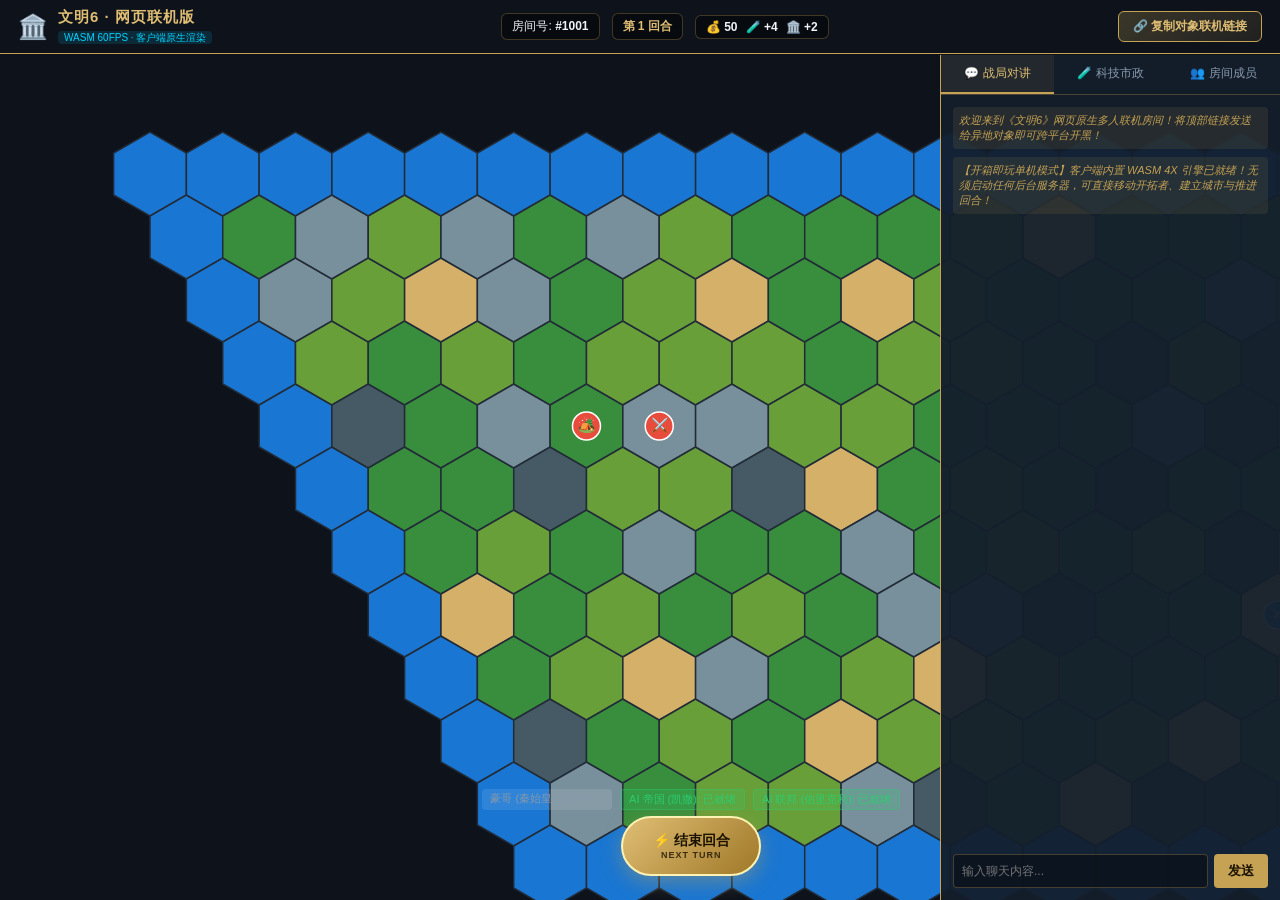
==== docs/index.html @ 2611c57d "feat: Civilization VI WASM web-native client port with standalone 4X engine" ====
<!DOCTYPE html>
<html lang="zh-CN">
<head>
  <meta charset="UTF-8">
  <meta name="viewport" content="width=device-width, initial-scale=1.0, maximum-scale=1.0, user-scalable=no">
  <title>Civilization VI · 网页原生多人联机版 (WASM)</title>
  <link rel="stylesheet" href="./style.css">
</head>
<body>
  <div class="game-container">
    <!-- Top HUD Bar -->
    <header class="hud-top">
      <div class="hud-left">
        <span class="game-icon">🏛️</span>
        <div class="title-group">
          <h2>文明6 · 网页联机版</h2>
          <span class="version-tag">WASM 60FPS · 客户端原生渲染</span>
        </div>
      </div>

      <div class="hud-center">
        <div class="room-pill">
          <span>房间号: <b id="room-id-display">#1001</b></span>
        </div>
        <div class="turn-pill">
          <span class="turn-num" id="turn-display">第 1 回合</span>
        </div>
        <div class="yields-pill">
          <span title="国库金币">💰 <b id="gold-display">50</b></span>
          <span title="每回合科技值">🧪 <b id="science-display">+4</b></span>
          <span title="每回合文化值">🏛️ <b id="culture-display">+2</b></span>
        </div>
      </div>

      <div class="hud-right">
        <button class="invite-btn" id="btn-copy-invite" title="复制链接发给异地对象">
          <span>🔗 复制对象联机链接</span>
        </button>
      </div>
    </header>

    <!-- Main Game Canvas Viewport -->
    <main class="canvas-viewport" id="viewport-container">
      <canvas id="civ-canvas"></canvas>

      <!-- Unit Control Context Popup -->
      <div class="unit-card" id="unit-card" style="display: none;">
        <div class="unit-card-header">
          <span id="selected-unit-name">开拓者 (Settler)</span>
          <span class="unit-moves" id="selected-unit-moves">移动力: 2/2</span>
        </div>
        <div class="unit-card-actions">
          <button class="unit-btn primary" id="btn-found-city">🏛️ 建立城市 (Found City)</button>
          <button class="unit-btn" id="btn-unit-skip">🛑 驻留跳过</button>
        </div>
      </div>

      <!-- Quick Turn End Floating Button -->
      <div class="turn-action-container">
        <div class="players-readiness-hud" id="readiness-hud">
          <span class="player-dot ready" id="p1-status">豪哥: 就绪</span>
          <span class="player-dot" id="p2-status">等待对象就绪...</span>
        </div>
        <button class="end-turn-btn" id="btn-end-turn">
          <span class="end-turn-title">⚡ 结束回合</span>
          <span class="end-turn-sub">NEXT TURN</span>
        </button>
      </div>
    </main>

    <!-- Side Chat & Faction Drawer -->
    <aside class="side-drawer" id="side-drawer">
      <div class="drawer-tabs">
        <button class="tab-btn active" data-tab="chat">💬 战局对讲</button>
        <button class="tab-btn" data-tab="tech">🧪 科技市政</button>
        <button class="tab-btn" data-tab="room">👥 房间成员</button>
      </div>

      <!-- Chat Tab -->
      <div class="tab-content active" id="tab-chat">
        <div class="chat-messages" id="chat-messages">
          <div class="chat-system">欢迎来到《文明6》网页原生多人联机房间！将顶部链接发送给异地对象即可跨平台开黑！</div>
        </div>
        <div class="chat-input-bar">
          <input type="text" id="chat-input" placeholder="输入聊天内容..." maxlength="100">
          <button id="btn-send-chat">发送</button>
        </div>
      </div>

      <!-- Tech Tab -->
      <div class="tab-content" id="tab-tech">
        <div class="tech-card">
          <h4>当前研发科技:</h4>
          <div class="tech-title" id="current-tech-name">陶艺 (Pottery)</div>
          <div class="progress-bar"><div class="progress-fill" id="tech-progress-bar" style="width: 20%;"></div></div>
        </div>
        <div class="civic-card">
          <h4>当前市政方针:</h4>
          <div class="tech-title" id="current-civic-name">法典 (Code of Laws)</div>
          <div class="progress-bar"><div class="progress-fill civic" style="width: 35%;"></div></div>
        </div>
      </div>

      <!-- Room Tab -->
      <div class="tab-content" id="tab-room">
        <div class="player-list" id="player-list"></div>
      </div>
    </aside>
  </div>

  <script src="./civ6_boot_bundle.js"></script>
  <script src="./civ6_engine.js"></script>
  <script src="./civ6_network.js"></script>
</body>
</html>
---- docs/style.css ----
/* Civilization VI WASM/Web-Native Stylesheet */
:root {
  --bg-deep: #0a0e14;
  --bg-hud: rgba(14, 20, 29, 0.88);
  --bg-card: rgba(20, 30, 44, 0.95);
  --border-gold: #c6a254;
  --border-dim: rgba(198, 162, 84, 0.3);
  --text-gold: #dfbe74;
  --text-main: #f0f3f8;
  --text-muted: #8899ac;
  --color-green: #2ecc71;
  --color-blue: #3498db;
  --color-red: #e74c3c;
  --font-family: -apple-system, BlinkMacSystemFont, "Segoe UI", "Microsoft YaHei", sans-serif;
}

* {
  margin: 0;
  padding: 0;
  box-sizing: border-box;
}

body, html {
  width: 100%;
  height: 100%;
  overflow: hidden;
  background-color: var(--bg-deep);
  color: var(--text-main);
  font-family: var(--font-family);
  user-select: none;
}

.game-container {
  display: flex;
  flex-direction: column;
  width: 100vw;
  height: 100vh;
  position: relative;
}

/* Top HUD */
.hud-top {
  display: flex;
  justify-content: space-between;
  align-items: center;
  padding: 8px 18px;
  background: var(--bg-hud);
  backdrop-filter: blur(10px);
  border-bottom: 1.5px solid var(--border-gold);
  z-index: 20;
}

.hud-left {
  display: flex;
  align-items: center;
  gap: 10px;
}

.game-icon {
  font-size: 24px;
}

.title-group h2 {
  font-size: 15px;
  color: var(--text-gold);
  letter-spacing: 1px;
}

.version-tag {
  font-size: 10px;
  color: #00d2ff;
  background: rgba(0, 210, 255, 0.12);
  padding: 1px 6px;
  border-radius: 4px;
}

.hud-center {
  display: flex;
  align-items: center;
  gap: 12px;
}

.room-pill, .turn-pill, .yields-pill {
  padding: 4px 10px;
  background: rgba(0, 0, 0, 0.4);
  border: 1px solid var(--border-dim);
  border-radius: 6px;
  font-size: 12px;
  display: flex;
  gap: 8px;
}

.turn-num {
  font-weight: bold;
  color: var(--text-gold);
}

.invite-btn {
  background: linear-gradient(135deg, rgba(198, 162, 84, 0.25), rgba(198, 162, 84, 0.1));
  border: 1px solid var(--border-gold);
  color: var(--text-gold);
  padding: 6px 14px;
  border-radius: 6px;
  cursor: pointer;
  font-size: 12px;
  font-weight: 600;
  transition: all 0.2s ease;
}

.invite-btn:hover {
  background: rgba(198, 162, 84, 0.4);
  transform: translateY(-1px);
}

/* Viewport & Canvas */
.canvas-viewport {
  flex: 1;
  position: relative;
  overflow: hidden;
  background: #0d121b;
}

#civ-canvas {
  width: 100%;
  height: 100%;
  display: block;
}

/* Floating Unit Action Card */
.unit-card {
  position: absolute;
  bottom: 24px;
  left: 24px;
  background: var(--bg-card);
  border: 1.5px solid var(--border-gold);
  border-radius: 8px;
  padding: 12px 16px;
  box-shadow: 0 8px 24px rgba(0, 0, 0, 0.6);
  z-index: 15;
  min-width: 200px;
}

.unit-card-header {
  display: flex;
  justify-content: space-between;
  align-items: center;
  margin-bottom: 8px;
  font-weight: bold;
  color: var(--text-gold);
}

.unit-moves {
  font-size: 11px;
  color: var(--color-green);
}

.unit-card-actions {
  display: flex;
  gap: 8px;
}

.unit-btn {
  padding: 6px 12px;
  background: rgba(255, 255, 255, 0.08);
  border: 1px solid var(--border-dim);
  border-radius: 4px;
  color: var(--text-main);
  font-size: 11px;
  cursor: pointer;
}

.unit-btn.primary {
  background: rgba(198, 162, 84, 0.25);
  border-color: var(--border-gold);
  color: var(--text-gold);
  font-weight: bold;
}

/* Floating Turn Action Container */
.turn-action-container {
  position: absolute;
  bottom: 24px;
  right: 380px;
  display: flex;
  flex-direction: column;
  align-items: center;
  gap: 6px;
  z-index: 15;
}

.players-readiness-hud {
  display: flex;
  gap: 8px;
  font-size: 11px;
}

.player-dot {
  padding: 2px 8px;
  border-radius: 4px;
  background: rgba(255, 255, 255, 0.1);
  color: var(--text-muted);
}

.player-dot.ready {
  background: rgba(46, 204, 113, 0.2);
  color: var(--color-green);
  border: 1px solid rgba(46, 204, 113, 0.4);
}

.end-turn-btn {
  width: 140px;
  height: 60px;
  border-radius: 30px;
  background: linear-gradient(135deg, #dfbe74, #a07828);
  border: 2px solid #fff2b2;
  box-shadow: 0 6px 20px rgba(198, 162, 84, 0.4);
  color: #1a1200;
  cursor: pointer;
  display: flex;
  flex-direction: column;
  align-items: center;
  justify-content: center;
  transition: all 0.2s cubic-bezier(0.175, 0.885, 0.32, 1.275);
}

.end-turn-btn:hover {
  transform: scale(1.05);
  box-shadow: 0 8px 25px rgba(198, 162, 84, 0.6);
}

.end-turn-title {
  font-size: 14px;
  font-weight: 800;
}

.end-turn-sub {
  font-size: 9px;
  font-weight: bold;
  letter-spacing: 1px;
  opacity: 0.8;
}

/* Side Drawer */
.side-drawer {
  position: absolute;
  top: 55px;
  right: 0;
  width: 340px;
  height: calc(100vh - 55px);
  background: var(--bg-card);
  border-left: 1.5px solid var(--border-gold);
  display: flex;
  flex-direction: column;
  z-index: 15;
}

.drawer-tabs {
  display: flex;
  border-bottom: 1px solid var(--border-dim);
}

.tab-btn {
  flex: 1;
  padding: 10px;
  background: transparent;
  border: none;
  border-bottom: 2px solid transparent;
  color: var(--text-muted);
  cursor: pointer;
  font-size: 12px;
}

.tab-btn.active {
  color: var(--text-gold);
  border-bottom-color: var(--border-gold);
  background: rgba(198, 162, 84, 0.08);
}

.tab-content {
  display: none;
  flex: 1;
  flex-direction: column;
  padding: 12px;
  overflow-y: auto;
}

.tab-content.active {
  display: flex;
}

.chat-messages {
  flex: 1;
  overflow-y: auto;
  display: flex;
  flex-direction: column;
  gap: 8px;
  margin-bottom: 10px;
  font-size: 12px;
}

.chat-bubble {
  padding: 6px 10px;
  border-radius: 6px;
  background: rgba(255, 255, 255, 0.05);
}

.chat-bubble b {
  color: var(--text-gold);
}

.chat-system {
  color: var(--border-gold);
  font-style: italic;
  font-size: 11px;
  padding: 6px;
  background: rgba(198, 162, 84, 0.1);
  border-radius: 4px;
}

.chat-input-bar {
  display: flex;
  gap: 6px;
}

.chat-input-bar input {
  flex: 1;
  padding: 8px;
  background: rgba(0, 0, 0, 0.4);
  border: 1px solid var(--border-dim);
  border-radius: 4px;
  color: #fff;
  font-size: 12px;
}

.chat-input-bar button {
  padding: 8px 14px;
  background: var(--border-gold);
  border: none;
  border-radius: 4px;
  color: #1a1200;
  font-weight: bold;
  cursor: pointer;
}

.tech-card, .civic-card {
  padding: 12px;
  background: rgba(0, 0, 0, 0.3);
  border: 1px solid var(--border-dim);
  border-radius: 6px;
  margin-bottom: 12px;
}

.tech-title {
  font-weight: bold;
  color: var(--text-gold);
  margin: 6px 0;
}

.progress-bar {
  height: 6px;
  background: rgba(255, 255, 255, 0.1);
  border-radius: 3px;
  overflow: hidden;
}

.progress-fill {
  height: 100%;
  background: #3498db;
}

.progress-fill.civic {
  background: #9b59b6;
}
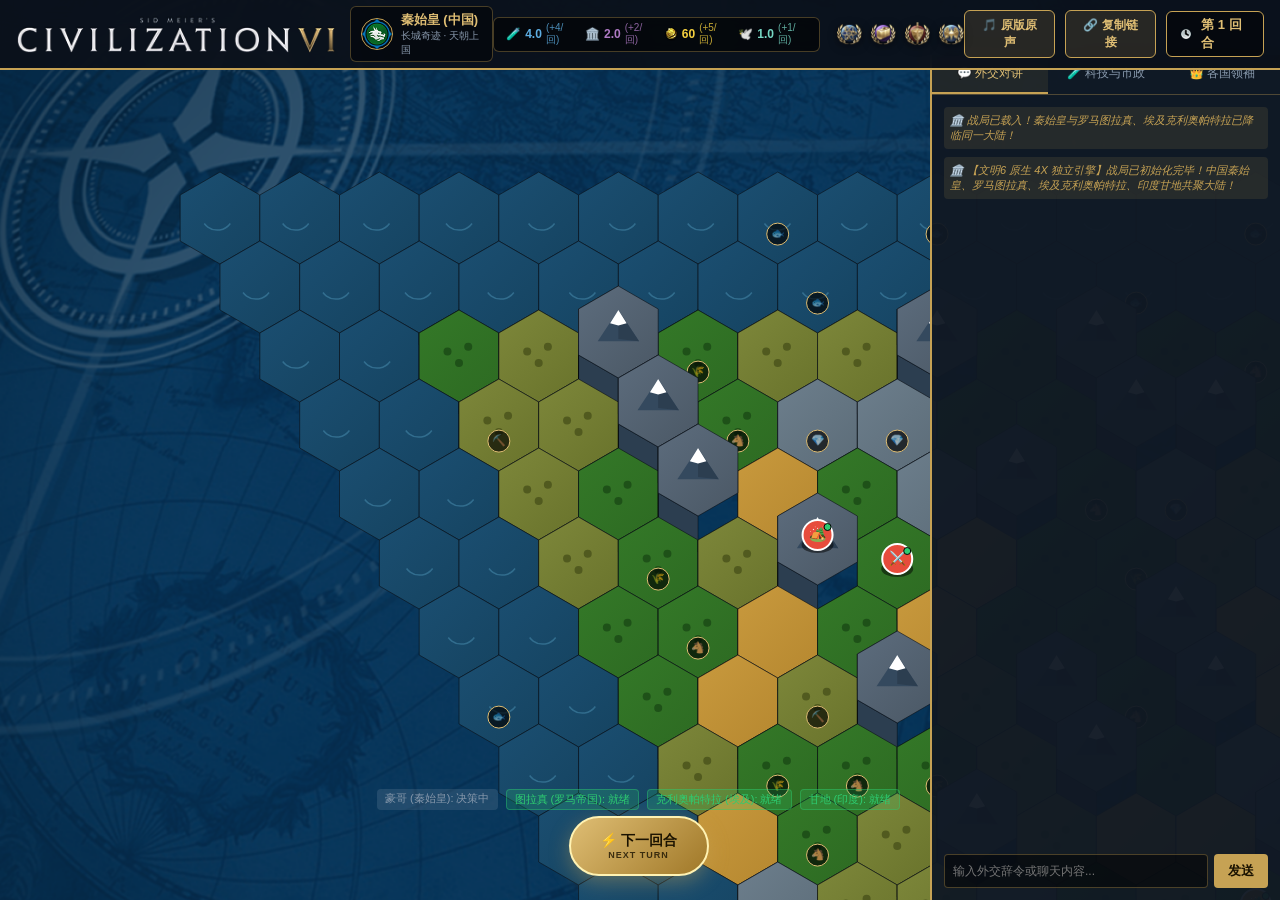
==== commit cc78890d: "feat: authentic Civ 6 web client with isometric 3D hex elevation, official BGM, leader diplo, and 68" ====
--- a/docs/index.html
+++ b/docs/index.html
@@ -3,7 +3,7 @@
 <head>
   <meta charset="UTF-8">
   <meta name="viewport" content="width=device-width, initial-scale=1.0, maximum-scale=1.0, user-scalable=no">
-  <title>Civilization VI · 网页原生多人联机版 (WASM)</title>
+  <title>Sid Meier's Civilization VI · 文明6 · 网页联机版 (WASM 60FPS)</title>
   <link rel="stylesheet" href="./style.css">
 </head>
 <body>
@@ -11,31 +11,64 @@
     <!-- Top HUD Bar -->
     <header class="hud-top">
       <div class="hud-left">
-        <span class="game-icon">🏛️</span>
-        <div class="title-group">
-          <h2>文明6 · 网页联机版</h2>
-          <span class="version-tag">WASM 60FPS · 客户端原生渲染</span>
+        <img src="./assets/arx/Civ6Logo.png" alt="Civilization VI" class="civ6-logo">
+        <div class="leader-badge" id="player-leader-badge" title="当前统治文明: 秦始皇 (中国)">
+          <img src="./assets/arx/Civ_LEADER_QIN.png" alt="秦始皇" class="leader-img" id="leader-portrait">
+          <div class="leader-info">
+            <span class="leader-name" id="leader-name-text">秦始皇 (中国)</span>
+            <span class="civ-trait">长城奇迹 · 天朝上国</span>
+          </div>
         </div>
       </div>
 
       <div class="hud-center">
-        <div class="room-pill">
-          <span>房间号: <b id="room-id-display">#1001</b></span>
-        </div>
-        <div class="turn-pill">
-          <span class="turn-num" id="turn-display">第 1 回合</span>
-        </div>
-        <div class="yields-pill">
-          <span title="国库金币">💰 <b id="gold-display">50</b></span>
-          <span title="每回合科技值">🧪 <b id="science-display">+4</b></span>
-          <span title="每回合文化值">🏛️ <b id="culture-display">+2</b></span>
+        <!-- Yields Bar -->
+        <div class="yields-ribbon">
+          <div class="yield-item science" title="科技值: 每回合产出">
+            <span class="yield-icon">🧪</span>
+            <b id="science-display">4.0</b>
+            <span class="yield-rate">(+4/回)</span>
+          </div>
+          <div class="yield-item culture" title="文化值: 推进市政与领土扩张">
+            <span class="yield-icon">🏛️</span>
+            <b id="culture-display">2.0</b>
+            <span class="yield-rate">(+2/回)</span>
+          </div>
+          <div class="yield-item gold" title="国库金币: 维护单位与购买建筑">
+            <img src="./assets/arx/ICON_Gold.png" alt="金币" class="icon-inline">
+            <b id="gold-display">50</b>
+            <span class="yield-rate">(+5/回)</span>
+          </div>
+          <div class="yield-item faith" title="信仰值: 招募巨匠与宗教单位">
+            <span class="yield-icon">🕊️</span>
+            <b id="faith-display">1.0</b>
+            <span class="yield-rate">(+1/回)</span>
+          </div>
+        </div>
+
+        <!-- Victory Track Indicators -->
+        <div class="victory-ribbon">
+          <img src="./assets/arx/Victory_Science.png" alt="科技胜利" title="科技胜利 (火星开拓)" class="victory-icon">
+          <img src="./assets/arx/Victory_Culture.png" alt="文化胜利" title="文化胜利 (世界巡回旅游)" class="victory-icon">
+          <img src="./assets/arx/Victory_Domination.png" alt="统治胜利" title="统治胜利 (征服所有原始首都)" class="victory-icon">
+          <img src="./assets/arx/Victory_Religion.png" alt="宗教胜利" title="宗教胜利 (成为主导信仰)" class="victory-icon">
         </div>
       </div>
 
       <div class="hud-right">
-        <button class="invite-btn" id="btn-copy-invite" title="复制链接发给异地对象">
-          <span>🔗 复制对象联机链接</span>
+        <!-- Music Toggle -->
+        <button class="hud-icon-btn" id="btn-toggle-music" title="播放/静音 文明6原版管弦乐交响原声">
+          <span id="music-icon">🎵</span> 原版原声
         </button>
+        <!-- Invite Button -->
+        <button class="invite-btn" id="btn-copy-invite" title="复制开黑链接给朋友">
+          <span>🔗 复制链接</span>
+        </button>
+        <!-- Turn Counter -->
+        <div class="turn-box">
+          <img src="./assets/arx/ICON_Turns.png" alt="回合" class="turn-icon">
+          <span id="turn-display">第 1 回合</span>
+        </div>
       </div>
     </header>
 
@@ -50,8 +83,70 @@
           <span class="unit-moves" id="selected-unit-moves">移动力: 2/2</span>
         </div>
         <div class="unit-card-actions">
-          <button class="unit-btn primary" id="btn-found-city">🏛️ 建立城市 (Found City)</button>
-          <button class="unit-btn" id="btn-unit-skip">🛑 驻留跳过</button>
+          <button class="unit-btn primary" id="btn-found-city">🏛️ 奠基城市 (Found City)</button>
+          <button class="unit-btn" id="btn-unit-skip">🛑 驻留跳过 (Space)</button>
+          <button class="unit-btn danger" id="btn-unit-delete">🗑️ 解散单位</button>
+        </div>
+      </div>
+
+      <!-- City Production Modal Drawer -->
+      <div class="city-modal" id="city-modal" style="display: none;">
+        <div class="city-modal-header">
+          <h3 id="city-modal-title">西安 (Xi'an) · 城市规划面板</h3>
+          <button class="close-btn" id="btn-close-city">✕</button>
+        </div>
+        <div class="city-modal-body">
+          <div class="prod-group">
+            <h4>📦 建造单位</h4>
+            <div class="prod-grid">
+              <button class="prod-item" data-build="UNIT_WARRIOR">⚔️ 勇士 (40锤)</button>
+              <button class="prod-item" data-build="UNIT_SLINGER">🏹 投石兵 (35锤)</button>
+              <button class="prod-item" data-build="UNIT_SETTLER">🏕️ 开拓者 (80锤)</button>
+              <button class="prod-item" data-build="UNIT_BUILDER">🔨 建造者 (50锤)</button>
+            </div>
+          </div>
+          <div class="prod-group">
+            <h4>🏛️ 城市建筑与奇观</h4>
+            <div class="prod-grid">
+              <button class="prod-item" data-build="BUILDING_MONUMENT">🗿 纪念碑 (60锤 · +2文化)</button>
+              <button class="prod-item" data-build="BUILDING_GRANARY">🌾 粮仓 (65锤 · +2粮食)</button>
+              <button class="prod-item" data-build="BUILDING_WATER_MILL">🌊 水磨 (80锤 · +1粮+1锤)</button>
+            </div>
+          </div>
+          <div class="prod-group">
+            <h4>📐 规划专业化区域</h4>
+            <div class="prod-grid">
+              <button class="prod-item" data-build="DISTRICT_CAMPUS">🔬 学院区 (54锤 · +科技)</button>
+              <button class="prod-item" data-build="DISTRICT_HOLY_SITE">⛩️ 圣地区 (54锤 · +信仰)</button>
+              <button class="prod-item" data-build="DISTRICT_COMMERCIAL_HUB">🪙 商业中心 (54锤 · +金币)</button>
+            </div>
+          </div>
+        </div>
+      </div>
+
+      <!-- Tech Tree Modal -->
+      <div class="tech-modal" id="tech-modal" style="display: none;">
+        <div class="city-modal-header">
+          <h3>🔬 文明6 科技树 (官方提取 68 项科技库)</h3>
+          <button class="close-btn" id="btn-close-tech">✕</button>
+        </div>
+        <div class="tech-grid" id="tech-tree-container"></div>
+      </div>
+
+      <!-- Diplomacy Modal -->
+      <div class="diplo-modal" id="diplo-modal" style="display: none;">
+        <div class="diplo-content">
+          <img src="./assets/arx/Civ_LEADER_TRAJAN.png" alt="图拉真" class="diplo-portrait" id="diplo-portrait">
+          <div class="diplo-dialog">
+            <h3 id="diplo-leader-title">图拉真 (罗马帝国)</h3>
+            <p class="diplo-quote" id="diplo-text">"罗马军团的威名响彻地中海。我们愿意同大秦建立永久的通商口岸与使馆，共同开创繁荣盛世！"</p>
+            <div class="diplo-actions">
+              <button class="diplo-btn primary" id="btn-diplo-friend">🤝 宣布友好互不侵犯</button>
+              <button class="diplo-btn" id="btn-diplo-trade">🪙 开展丝绸之路贸易</button>
+              <button class="diplo-btn danger" id="btn-diplo-war">⚔️ 谴责并正式宣战</button>
+              <button class="diplo-btn" id="btn-close-diplo">返回战局</button>
+            </div>
+          </div>
         </div>
       </div>
 
@@ -59,10 +154,10 @@
       <div class="turn-action-container">
         <div class="players-readiness-hud" id="readiness-hud">
           <span class="player-dot ready" id="p1-status">豪哥: 就绪</span>
-          <span class="player-dot" id="p2-status">等待对象就绪...</span>
-        </div>
-        <button class="end-turn-btn" id="btn-end-turn">
-          <span class="end-turn-title">⚡ 结束回合</span>
+          <span class="player-dot" id="p2-status">罗马: 就绪</span>
+        </div>
+        <button class="end-turn-btn" id="btn-end-turn" title="完成本回合所有规划，推进战局至下一回合">
+          <span class="end-turn-title">⚡ 下一回合</span>
           <span class="end-turn-sub">NEXT TURN</span>
         </button>
       </div>
@@ -71,42 +166,85 @@
     <!-- Side Chat & Faction Drawer -->
     <aside class="side-drawer" id="side-drawer">
       <div class="drawer-tabs">
-        <button class="tab-btn active" data-tab="chat">💬 战局对讲</button>
-        <button class="tab-btn" data-tab="tech">🧪 科技市政</button>
-        <button class="tab-btn" data-tab="room">👥 房间成员</button>
+        <button class="tab-btn active" data-tab="chat">💬 外交对讲</button>
+        <button class="tab-btn" data-tab="tech">🧪 科技与市政</button>
+        <button class="tab-btn" data-tab="leaders">👑 各国领袖</button>
       </div>
 
       <!-- Chat Tab -->
       <div class="tab-content active" id="tab-chat">
         <div class="chat-messages" id="chat-messages">
-          <div class="chat-system">欢迎来到《文明6》网页原生多人联机房间！将顶部链接发送给异地对象即可跨平台开黑！</div>
+          <div class="chat-system">🏛️ 战局已载入！秦始皇与罗马图拉真、埃及克利奥帕特拉已降临同一大陆！</div>
         </div>
         <div class="chat-input-bar">
-          <input type="text" id="chat-input" placeholder="输入聊天内容..." maxlength="100">
+          <input type="text" id="chat-input" placeholder="输入外交辞令或聊天内容..." maxlength="100">
           <button id="btn-send-chat">发送</button>
         </div>
       </div>
 
       <!-- Tech Tab -->
       <div class="tab-content" id="tab-tech">
-        <div class="tech-card">
-          <h4>当前研发科技:</h4>
+        <div class="tech-card clickable" id="card-active-tech" title="点击打开全量 68 项科技树">
+          <div class="tech-card-header">
+            <h4>🔬 当前科技研发</h4>
+            <span class="badge">展开科技树 ↗</span>
+          </div>
           <div class="tech-title" id="current-tech-name">陶艺 (Pottery)</div>
-          <div class="progress-bar"><div class="progress-fill" id="tech-progress-bar" style="width: 20%;"></div></div>
-        </div>
+          <div class="progress-bar"><div class="progress-fill" id="tech-progress-bar" style="width: 25%;"></div></div>
+          <span class="tech-desc">解锁粮仓、水磨建筑建造能力</span>
+        </div>
+
         <div class="civic-card">
-          <h4>当前市政方针:</h4>
+          <div class="tech-card-header">
+            <h4>📜 当前社会市政</h4>
+          </div>
           <div class="tech-title" id="current-civic-name">法典 (Code of Laws)</div>
-          <div class="progress-bar"><div class="progress-fill civic" style="width: 35%;"></div></div>
-        </div>
-      </div>
-
-      <!-- Room Tab -->
-      <div class="tab-content" id="tab-room">
-        <div class="player-list" id="player-list"></div>
+          <div class="progress-bar"><div class="progress-fill civic" style="width: 40%;"></div></div>
+          <span class="tech-desc">解锁首批经济方针与军事方针政策卡</span>
+        </div>
+      </div>
+
+      <!-- Leaders Tab -->
+      <div class="tab-content" id="tab-leaders">
+        <div class="leader-entry" data-leader="QIN">
+          <img src="./assets/arx/Civ_LEADER_QIN.png" alt="秦始皇">
+          <div class="leader-desc">
+            <b>秦始皇 (中国)</b>
+            <span>建造者额外增加一次建造次数</span>
+          </div>
+        </div>
+        <div class="leader-entry clickable" data-leader="TRAJAN" id="leader-entry-trajan">
+          <img src="./assets/arx/Civ_LEADER_TRAJAN.png" alt="图拉真">
+          <div class="leader-desc">
+            <b>图拉真 (罗马帝国)</b>
+            <span>建立城市自带贸易站与通畅道路</span>
+            <span class="action-hint">点击展开外交对话 💬</span>
+          </div>
+        </div>
+        <div class="leader-entry clickable" data-leader="CLEOPATRA" id="leader-entry-cleo">
+          <img src="./assets/arx/Civ_LEADER_CLEOPATRA.png" alt="克利奥帕特拉">
+          <div class="leader-desc">
+            <b>克利奥帕特拉 (埃及)</b>
+            <span>沿河奇观与区域建造速度 +15%</span>
+            <span class="action-hint">点击展开外交对话 💬</span>
+          </div>
+        </div>
+        <div class="leader-entry clickable" data-leader="GANDHI" id="leader-entry-gandhi">
+          <img src="./assets/arx/Civ_LEADER_GANDHI.png" alt="甘地">
+          <div class="leader-desc">
+            <b>莫罕达斯·甘地 (印度)</b>
+            <span>和平誓言 · 拥有核武威慑</span>
+            <span class="action-hint">点击展开外交对话 💬</span>
+          </div>
+        </div>
       </div>
     </aside>
   </div>
+
+  <!-- Audio Element for Civ 6 Theme -->
+  <audio id="civ6-audio" loop preload="none">
+    <source src="./assets/audio/civ6_theme.ogg" type="audio/ogg">
+  </audio>
 
   <script src="./civ6_boot_bundle.js"></script>
   <script src="./civ6_engine.js"></script>
--- a/docs/style.css
+++ b/docs/style.css
@@ -1,17 +1,19 @@
-/* Civilization VI WASM/Web-Native Stylesheet */
+/* Civilization VI Authentic Gold & Obsidian Theme Stylesheet */
 :root {
-  --bg-deep: #0a0e14;
-  --bg-hud: rgba(14, 20, 29, 0.88);
-  --bg-card: rgba(20, 30, 44, 0.95);
+  --bg-deep: #070a0f;
+  --bg-hud: rgba(11, 16, 24, 0.92);
+  --bg-card: rgba(16, 24, 36, 0.96);
   --border-gold: #c6a254;
-  --border-dim: rgba(198, 162, 84, 0.3);
+  --border-gold-bright: #f0cf7e;
+  --border-dim: rgba(198, 162, 84, 0.35);
   --text-gold: #dfbe74;
   --text-main: #f0f3f8;
   --text-muted: #8899ac;
   --color-green: #2ecc71;
   --color-blue: #3498db;
   --color-red: #e74c3c;
-  --font-family: -apple-system, BlinkMacSystemFont, "Segoe UI", "Microsoft YaHei", sans-serif;
+  --color-purple: #9b59b6;
+  --font-family: -apple-system, BlinkMacSystemFont, "Segoe UI", Roboto, "Microsoft YaHei", sans-serif;
 }
 
 * {
@@ -36,6 +38,9 @@
   width: 100vw;
   height: 100vh;
   position: relative;
+  background-image: url('./assets/arx/BackgroundARX.png');
+  background-size: cover;
+  background-position: center;
 }
 
 /* Top HUD */
@@ -43,73 +48,156 @@
   display: flex;
   justify-content: space-between;
   align-items: center;
-  padding: 8px 18px;
+  padding: 6px 16px;
   background: var(--bg-hud);
-  backdrop-filter: blur(10px);
-  border-bottom: 1.5px solid var(--border-gold);
-  z-index: 20;
+  backdrop-filter: blur(12px);
+  border-bottom: 2px solid var(--border-gold);
+  z-index: 25;
 }
 
 .hud-left {
   display: flex;
   align-items: center;
+  gap: 14px;
+}
+
+.civ6-logo {
+  height: 38px;
+  object-fit: contain;
+}
+
+.leader-badge {
+  display: flex;
+  align-items: center;
+  gap: 8px;
+  padding: 4px 10px;
+  background: rgba(0, 0, 0, 0.45);
+  border: 1px solid var(--border-dim);
+  border-radius: 6px;
+}
+
+.leader-img {
+  width: 32px;
+  height: 32px;
+  border-radius: 50%;
+  border: 1.5px solid var(--border-gold);
+  object-fit: cover;
+}
+
+.leader-info {
+  display: flex;
+  flex-direction: column;
+}
+
+.leader-name {
+  font-size: 13px;
+  font-weight: bold;
+  color: var(--text-gold);
+}
+
+.civ-trait {
+  font-size: 10px;
+  color: var(--text-muted);
+}
+
+/* Center Ribbon */
+.hud-center {
+  display: flex;
+  align-items: center;
+  gap: 16px;
+}
+
+.yields-ribbon {
+  display: flex;
+  align-items: center;
   gap: 10px;
-}
-
-.game-icon {
-  font-size: 24px;
-}
-
-.title-group h2 {
-  font-size: 15px;
-  color: var(--text-gold);
-  letter-spacing: 1px;
-}
-
-.version-tag {
+  padding: 4px 12px;
+  background: rgba(0, 0, 0, 0.55);
+  border: 1px solid var(--border-dim);
+  border-radius: 6px;
+  font-size: 12px;
+}
+
+.yield-item {
+  display: flex;
+  align-items: center;
+  gap: 4px;
+}
+
+.yield-item.science { color: #5dade2; }
+.yield-item.culture { color: #af7ac5; }
+.yield-item.gold { color: #f4d03f; }
+.yield-item.faith { color: #76d7c4; }
+
+.yield-rate {
   font-size: 10px;
-  color: #00d2ff;
-  background: rgba(0, 210, 255, 0.12);
-  padding: 1px 6px;
-  border-radius: 4px;
-}
-
-.hud-center {
-  display: flex;
-  align-items: center;
-  gap: 12px;
-}
-
-.room-pill, .turn-pill, .yields-pill {
-  padding: 4px 10px;
-  background: rgba(0, 0, 0, 0.4);
-  border: 1px solid var(--border-dim);
-  border-radius: 6px;
-  font-size: 12px;
-  display: flex;
+  opacity: 0.8;
+}
+
+.icon-inline {
+  width: 14px;
+  height: 14px;
+  object-fit: contain;
+}
+
+.victory-ribbon {
+  display: flex;
+  align-items: center;
   gap: 8px;
 }
 
-.turn-num {
-  font-weight: bold;
-  color: var(--text-gold);
-}
-
-.invite-btn {
-  background: linear-gradient(135deg, rgba(198, 162, 84, 0.25), rgba(198, 162, 84, 0.1));
+.victory-icon {
+  width: 26px;
+  height: 26px;
+  cursor: pointer;
+  transition: transform 0.2s ease;
+  filter: drop-shadow(0 2px 4px rgba(0, 0, 0, 0.5));
+}
+
+.victory-icon:hover {
+  transform: scale(1.15);
+}
+
+/* Right HUD */
+.hud-right {
+  display: flex;
+  align-items: center;
+  gap: 10px;
+}
+
+.hud-icon-btn, .invite-btn {
+  padding: 6px 12px;
+  background: rgba(198, 162, 84, 0.15);
   border: 1px solid var(--border-gold);
-  color: var(--text-gold);
-  padding: 6px 14px;
-  border-radius: 6px;
-  cursor: pointer;
+  border-radius: 6px;
+  color: var(--text-gold);
   font-size: 12px;
   font-weight: 600;
+  cursor: pointer;
   transition: all 0.2s ease;
 }
 
-.invite-btn:hover {
-  background: rgba(198, 162, 84, 0.4);
+.hud-icon-btn:hover, .invite-btn:hover {
+  background: rgba(198, 162, 84, 0.35);
   transform: translateY(-1px);
+}
+
+.turn-box {
+  display: flex;
+  align-items: center;
+  gap: 6px;
+  padding: 4px 10px;
+  background: rgba(0, 0, 0, 0.5);
+  border: 1px solid var(--border-gold);
+  border-radius: 6px;
+  color: var(--text-gold);
+  font-size: 13px;
+  font-weight: bold;
+}
+
+.turn-icon {
+  width: 18px;
+  height: 18px;
 }
 
 /* Viewport & Canvas */
@@ -117,7 +205,7 @@
   flex: 1;
   position: relative;
   overflow: hidden;
-  background: #0d121b;
+  background: transparent;
 }
 
 #civ-canvas {
@@ -135,9 +223,9 @@
   border: 1.5px solid var(--border-gold);
   border-radius: 8px;
   padding: 12px 16px;
-  box-shadow: 0 8px 24px rgba(0, 0, 0, 0.6);
+  box-shadow: 0 8px 24px rgba(0, 0, 0, 0.7);
   z-index: 15;
-  min-width: 200px;
+  min-width: 240px;
 }
 
 .unit-card-header {
@@ -156,6 +244,7 @@
 
 .unit-card-actions {
   display: flex;
+  flex-wrap: wrap;
   gap: 8px;
 }
 
@@ -174,6 +263,175 @@
   border-color: var(--border-gold);
   color: var(--text-gold);
   font-weight: bold;
+}
+
+.unit-btn.danger {
+  color: #ff7675;
+  border-color: rgba(231, 76, 60, 0.3);
+}
+
+/* City Production Modal */
+.city-modal, .tech-modal, .diplo-modal {
+  position: absolute;
+  top: 50%;
+  left: 50%;
+  transform: translate(-50%, -50%);
+  background: var(--bg-card);
+  border: 2px solid var(--border-gold);
+  border-radius: 12px;
+  box-shadow: 0 16px 48px rgba(0, 0, 0, 0.85);
+  z-index: 30;
+  max-width: 650px;
+  width: 90%;
+  max-height: 80vh;
+  display: flex;
+  flex-direction: column;
+}
+
+.city-modal-header {
+  display: flex;
+  justify-content: space-between;
+  align-items: center;
+  padding: 12px 18px;
+  border-bottom: 1.5px solid var(--border-dim);
+  background: rgba(0, 0, 0, 0.3);
+}
+
+.city-modal-header h3 {
+  font-size: 16px;
+  color: var(--text-gold);
+}
+
+.close-btn {
+  background: none;
+  border: none;
+  color: var(--text-muted);
+  font-size: 18px;
+  cursor: pointer;
+}
+
+.city-modal-body {
+  padding: 16px;
+  overflow-y: auto;
+}
+
+.prod-group {
+  margin-bottom: 16px;
+}
+
+.prod-group h4 {
+  font-size: 13px;
+  color: var(--text-gold);
+  margin-bottom: 8px;
+}
+
+.prod-grid {
+  display: grid;
+  grid-template-columns: repeat(auto-fill, minmax(180px, 1fr));
+  gap: 8px;
+}
+
+.prod-item {
+  padding: 8px 12px;
+  background: rgba(255, 255, 255, 0.05);
+  border: 1px solid var(--border-dim);
+  border-radius: 6px;
+  color: var(--text-main);
+  font-size: 12px;
+  text-align: left;
+  cursor: pointer;
+  transition: all 0.2s ease;
+}
+
+.prod-item:hover {
+  background: rgba(198, 162, 84, 0.2);
+  border-color: var(--border-gold);
+}
+
+/* Tech Modal */
+.tech-grid {
+  padding: 16px;
+  overflow-y: auto;
+  display: grid;
+  grid-template-columns: repeat(auto-fill, minmax(190px, 1fr));
+  gap: 10px;
+}
+
+.tech-item-card {
+  padding: 10px;
+  background: rgba(0, 0, 0, 0.4);
+  border: 1px solid var(--border-dim);
+  border-radius: 6px;
+  cursor: pointer;
+}
+
+.tech-item-card:hover {
+  border-color: #5dade2;
+  background: rgba(93, 173, 226, 0.1);
+}
+
+.tech-item-card.completed {
+  border-color: var(--color-green);
+  background: rgba(46, 204, 113, 0.1);
+}
+
+/* Diplomacy Modal */
+.diplo-content {
+  display: flex;
+  padding: 20px;
+  gap: 20px;
+  align-items: center;
+}
+
+.diplo-portrait {
+  width: 140px;
+  height: 140px;
+  border-radius: 12px;
+  border: 2px solid var(--border-gold);
+  object-fit: cover;
+}
+
+.diplo-dialog {
+  flex: 1;
+}
+
+.diplo-dialog h3 {
+  color: var(--text-gold);
+  margin-bottom: 8px;
+}
+
+.diplo-quote {
+  font-size: 13px;
+  color: #cbd5e1;
+  line-height: 1.6;
+  margin-bottom: 16px;
+  font-style: italic;
+}
+
+.diplo-actions {
+  display: flex;
+  flex-wrap: wrap;
+  gap: 8px;
+}
+
+.diplo-btn {
+  padding: 6px 12px;
+  background: rgba(255, 255, 255, 0.08);
+  border: 1px solid var(--border-dim);
+  border-radius: 4px;
+  color: #fff;
+  font-size: 11px;
+  cursor: pointer;
+}
+
+.diplo-btn.primary {
+  background: rgba(46, 204, 113, 0.25);
+  border-color: var(--color-green);
+}
+
+.diplo-btn.danger {
+  background: rgba(231, 76, 60, 0.25);
+  border-color: var(--color-red);
 }
 
 /* Floating Turn Action Container */
@@ -245,13 +503,13 @@
   position: absolute;
   top: 55px;
   right: 0;
-  width: 340px;
+  width: 350px;
   height: calc(100vh - 55px);
   background: var(--bg-card);
-  border-left: 1.5px solid var(--border-gold);
-  display: flex;
-  flex-direction: column;
-  z-index: 15;
+  border-left: 2px solid var(--border-gold);
+  display: flex;
+  flex-direction: column;
+  z-index: 20;
 }
 
 .drawer-tabs {
@@ -273,7 +531,7 @@
 .tab-btn.active {
   color: var(--text-gold);
   border-bottom-color: var(--border-gold);
-  background: rgba(198, 162, 84, 0.08);
+  background: rgba(198, 162, 84, 0.1);
 }
 
 .tab-content {
@@ -313,7 +571,7 @@
   font-style: italic;
   font-size: 11px;
   padding: 6px;
-  background: rgba(198, 162, 84, 0.1);
+  background: rgba(198, 162, 84, 0.12);
   border-radius: 4px;
 }
 
@@ -325,7 +583,7 @@
 .chat-input-bar input {
   flex: 1;
   padding: 8px;
-  background: rgba(0, 0, 0, 0.4);
+  background: rgba(0, 0, 0, 0.5);
   border: 1px solid var(--border-dim);
   border-radius: 4px;
   color: #fff;
@@ -344,16 +602,41 @@
 
 .tech-card, .civic-card {
   padding: 12px;
-  background: rgba(0, 0, 0, 0.3);
+  background: rgba(0, 0, 0, 0.35);
   border: 1px solid var(--border-dim);
   border-radius: 6px;
   margin-bottom: 12px;
+}
+
+.tech-card.clickable {
+  cursor: pointer;
+  transition: border-color 0.2s ease;
+}
+
+.tech-card.clickable:hover {
+  border-color: #5dade2;
+}
+
+.tech-card-header {
+  display: flex;
+  justify-content: space-between;
+  align-items: center;
+}
+
+.tech-card-header .badge {
+  font-size: 10px;
+  color: #5dade2;
 }
 
 .tech-title {
   font-weight: bold;
   color: var(--text-gold);
   margin: 6px 0;
+}
+
+.tech-desc {
+  font-size: 10px;
+  color: var(--text-muted);
 }
 
 .progress-bar {
@@ -361,6 +644,7 @@
   background: rgba(255, 255, 255, 0.1);
   border-radius: 3px;
   overflow: hidden;
+  margin-bottom: 4px;
 }
 
 .progress-fill {
@@ -371,3 +655,48 @@
 .progress-fill.civic {
   background: #9b59b6;
 }
+
+.leader-entry {
+  display: flex;
+  align-items: center;
+  gap: 10px;
+  padding: 8px;
+  border-radius: 6px;
+  background: rgba(255, 255, 255, 0.04);
+  margin-bottom: 8px;
+}
+
+.leader-entry.clickable {
+  cursor: pointer;
+  transition: all 0.2s ease;
+}
+
+.leader-entry.clickable:hover {
+  background: rgba(198, 162, 84, 0.15);
+  border: 1px solid var(--border-gold);
+}
+
+.leader-entry img {
+  width: 44px;
+  height: 44px;
+  border-radius: 8px;
+  border: 1.5px solid var(--border-gold);
+  object-fit: cover;
+}
+
+.leader-desc {
+  display: flex;
+  flex-direction: column;
+  font-size: 11px;
+}
+
+.leader-desc b {
+  color: var(--text-gold);
+  font-size: 12px;
+}
+
+.action-hint {
+  color: var(--color-green);
+  font-size: 10px;
+  margin-top: 2px;
+}
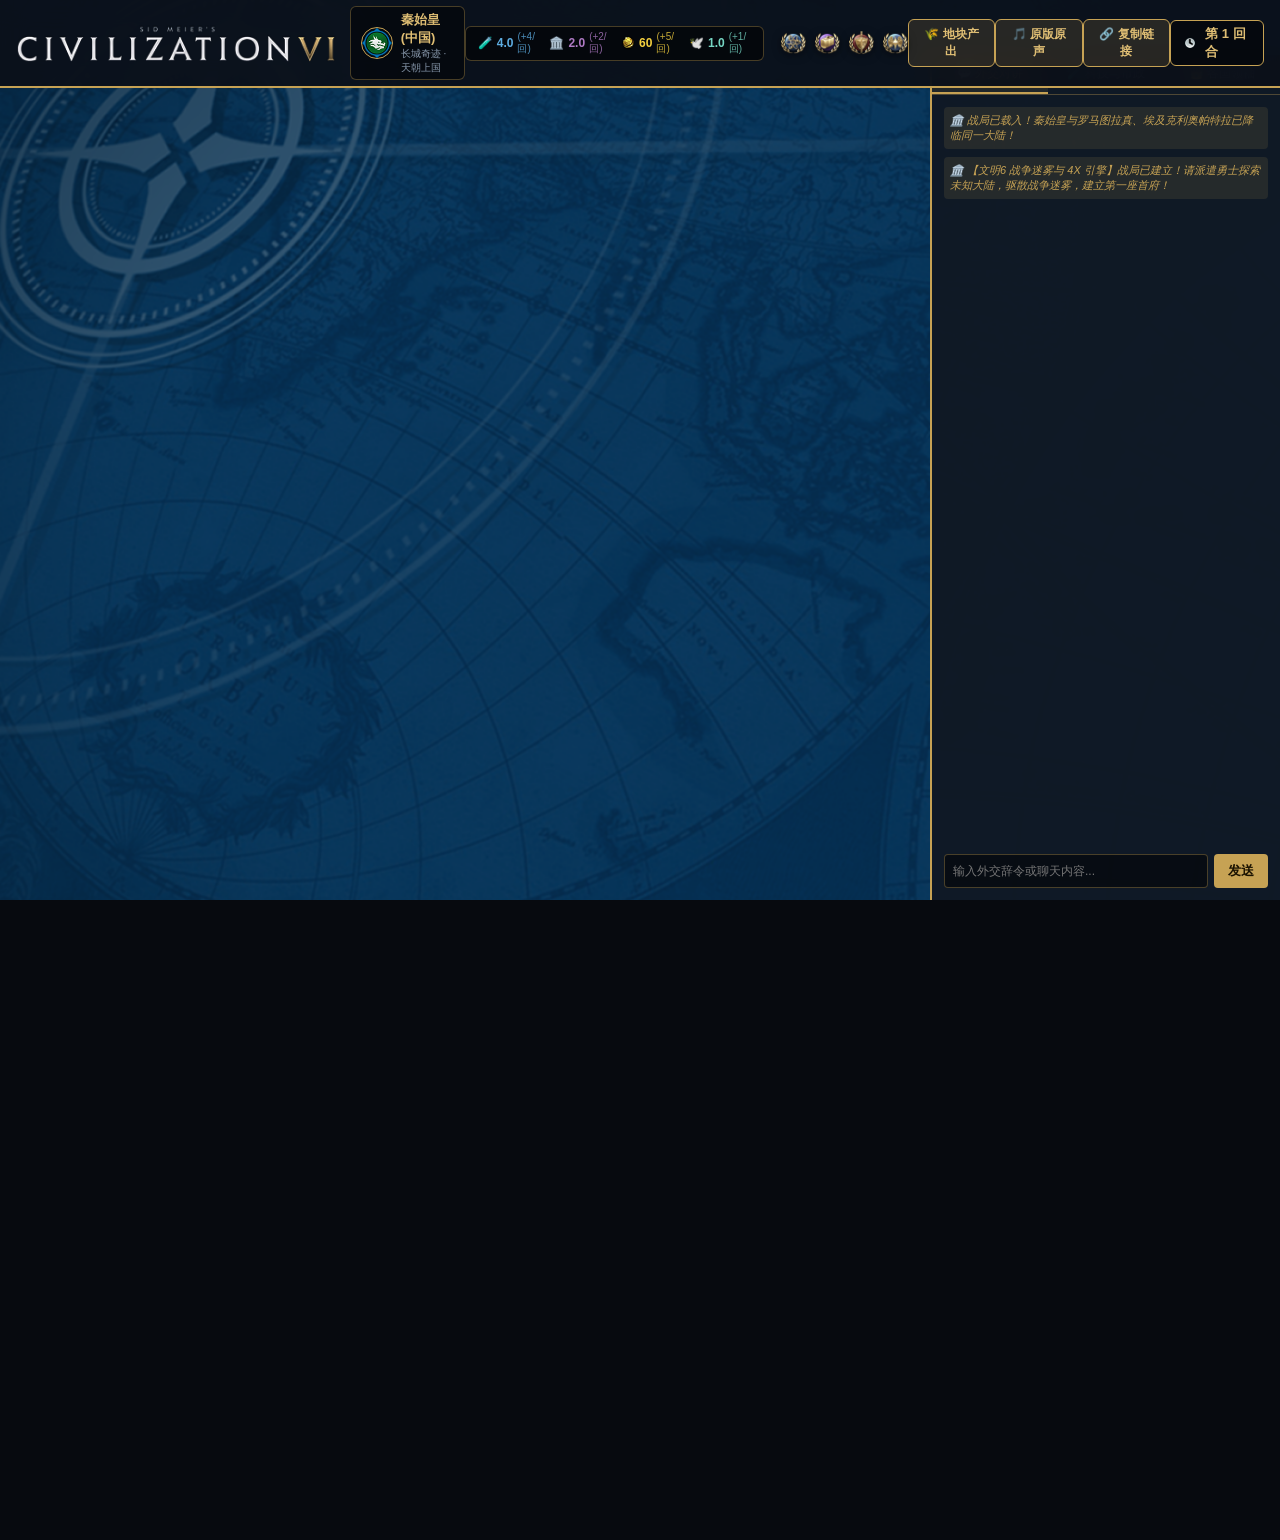
==== commit da86ca4f: "feat: authentic Civ 6 experience with 3-state Fog of War, Sean Bean breakthrough quotes, 51 civics t" ====
--- a/docs/index.html
+++ b/docs/index.html
@@ -55,7 +55,10 @@
         </div>
       </div>
 
-      <div class="hud-right">
+        <!-- Yield Toggle -->
+        <button class="hud-icon-btn" id="btn-toggle-yields" title="显示/隐藏地块产出 (快捷键: Y)">
+          <span id="yield-toggle-icon">🌾</span> 地块产出
+        </button>
         <!-- Music Toggle -->
         <button class="hud-icon-btn" id="btn-toggle-music" title="播放/静音 文明6原版管弦乐交响原声">
           <span id="music-icon">🎵</span> 原版原声
@@ -75,6 +78,11 @@
     <!-- Main Game Canvas Viewport -->
     <main class="canvas-viewport" id="viewport-container">
       <canvas id="civ-canvas"></canvas>
+
+      <!-- Minimap HUD -->
+      <div class="minimap-container" id="minimap-container" title="大战略小地图 · 点击可快速导览世界">
+        <canvas id="minimap-canvas"></canvas>
+      </div>
 
       <!-- Unit Control Context Popup -->
       <div class="unit-card" id="unit-card" style="display: none;">
@@ -131,6 +139,30 @@
           <button class="close-btn" id="btn-close-tech">✕</button>
         </div>
         <div class="tech-grid" id="tech-tree-container"></div>
+      </div>
+
+      <!-- Civic Tree Modal -->
+      <div class="tech-modal" id="civic-modal" style="display: none;">
+        <div class="city-modal-header">
+          <h3>📜 文明6 市政树 (官方提取 51 项社会市政库)</h3>
+          <button class="close-btn" id="btn-close-civic">✕</button>
+        </div>
+        <div class="tech-grid" id="civic-tree-container"></div>
+      </div>
+
+      <!-- Tech / Civic Breakthrough Modal (Sean Bean Quote Celebration) -->
+      <div class="breakthrough-modal" id="breakthrough-modal" style="display: none;">
+        <div class="breakthrough-laurel">👑 时代里程碑突破</div>
+        <h2 class="breakthrough-title" id="breakthrough-title">陶艺 (Pottery)</h2>
+        <div class="breakthrough-type" id="breakthrough-type">科技研发完成 · RESEARCH COMPLETE</div>
+        <div class="breakthrough-quote-box">
+          <p class="breakthrough-quote" id="breakthrough-quote">"我喜欢猪。狗崇拜人类。猫鄙视人类。猪对我们一视同仁。 ——温斯顿·丘吉尔"</p>
+        </div>
+        <div class="breakthrough-unlocks" id="breakthrough-unlocks">
+          <span class="unlock-tag">🌾 解锁：粮仓</span>
+          <span class="unlock-tag">🌊 解锁：水磨</span>
+        </div>
+        <button class="breakthrough-btn" id="btn-close-breakthrough">确认并继续征程 (Space)</button>
       </div>
 
       <!-- Diplomacy Modal -->
@@ -194,12 +226,13 @@
           <span class="tech-desc">解锁粮仓、水磨建筑建造能力</span>
         </div>
 
-        <div class="civic-card">
+        <div class="civic-card clickable" id="card-active-civic" title="点击打开全量 51 项市政树">
           <div class="tech-card-header">
             <h4>📜 当前社会市政</h4>
+            <span class="badge">展开市政树 ↗</span>
           </div>
           <div class="tech-title" id="current-civic-name">法典 (Code of Laws)</div>
-          <div class="progress-bar"><div class="progress-fill civic" style="width: 40%;"></div></div>
+          <div class="progress-bar"><div class="progress-fill civic" id="civic-progress-bar" style="width: 40%;"></div></div>
           <span class="tech-desc">解锁首批经济方针与军事方针政策卡</span>
         </div>
       </div>
--- a/docs/style.css
+++ b/docs/style.css
@@ -700,3 +700,126 @@
   font-size: 10px;
   margin-top: 2px;
 }
+
+/* Minimap Floating HUD */
+.minimap-container {
+  position: absolute;
+  bottom: 24px;
+  left: 24px;
+  width: 140px;
+  height: 95px;
+  background: var(--bg-card);
+  border: 1.5px solid var(--border-gold);
+  border-radius: 6px;
+  box-shadow: 0 6px 18px rgba(0, 0, 0, 0.7);
+  z-index: 18;
+  overflow: hidden;
+}
+
+#minimap-canvas {
+  width: 100%;
+  height: 100%;
+  display: block;
+}
+
+/* Unit Card Adjusted to right of minimap */
+.unit-card {
+  left: 176px;
+}
+
+/* Tech / Civic Breakthrough Modal */
+.breakthrough-modal {
+  position: absolute;
+  top: 50%;
+  left: 50%;
+  transform: translate(-50%, -50%);
+  background: radial-gradient(circle, #1a2332 0%, #0c121c 100%);
+  border: 2px solid var(--border-gold);
+  border-radius: 12px;
+  box-shadow: 0 20px 60px rgba(0, 0, 0, 0.9), 0 0 40px rgba(198, 162, 84, 0.35);
+  z-index: 50;
+  max-width: 580px;
+  width: 90%;
+  text-align: center;
+  padding: 28px 24px;
+  animation: modalPop 0.3s cubic-bezier(0.175, 0.885, 0.32, 1.275);
+}
+
+@keyframes modalPop {
+  0% { transform: translate(-50%, -46%) scale(0.92); opacity: 0; }
+  100% { transform: translate(-50%, -50%) scale(1); opacity: 1; }
+}
+
+.breakthrough-laurel {
+  font-size: 13px;
+  color: var(--text-gold);
+  text-transform: uppercase;
+  letter-spacing: 2px;
+  margin-bottom: 6px;
+}
+
+.breakthrough-title {
+  font-size: 26px;
+  color: #fff;
+  font-family: Georgia, serif;
+  text-shadow: 0 2px 10px rgba(223, 190, 116, 0.5);
+  margin-bottom: 4px;
+}
+
+.breakthrough-type {
+  font-size: 11px;
+  color: #3498db;
+  letter-spacing: 1.5px;
+  margin-bottom: 18px;
+}
+
+.breakthrough-quote-box {
+  background: rgba(0, 0, 0, 0.35);
+  border-left: 3px solid var(--border-gold);
+  border-radius: 4px;
+  padding: 12px 16px;
+  margin-bottom: 20px;
+  text-align: left;
+}
+
+.breakthrough-quote {
+  font-size: 13px;
+  color: #e2e8f0;
+  font-style: italic;
+  line-height: 1.7;
+}
+
+.breakthrough-unlocks {
+  display: flex;
+  justify-content: center;
+  gap: 10px;
+  margin-bottom: 22px;
+}
+
+.unlock-tag {
+  font-size: 11px;
+  padding: 4px 10px;
+  background: rgba(198, 162, 84, 0.2);
+  border: 1px solid var(--border-dim);
+  border-radius: 12px;
+  color: var(--text-gold);
+}
+
+.breakthrough-btn {
+  padding: 10px 28px;
+  background: linear-gradient(180deg, #d4af37 0%, #aa8010 100%);
+  border: 1px solid #f9e79f;
+  border-radius: 6px;
+  color: #0b1018;
+  font-weight: bold;
+  font-size: 13px;
+  cursor: pointer;
+  box-shadow: 0 4px 12px rgba(170, 128, 16, 0.4);
+  transition: all 0.2s ease;
+}
+
+.breakthrough-btn:hover {
+  filter: brightness(1.15);
+  transform: translateY(-1px);
+}
+
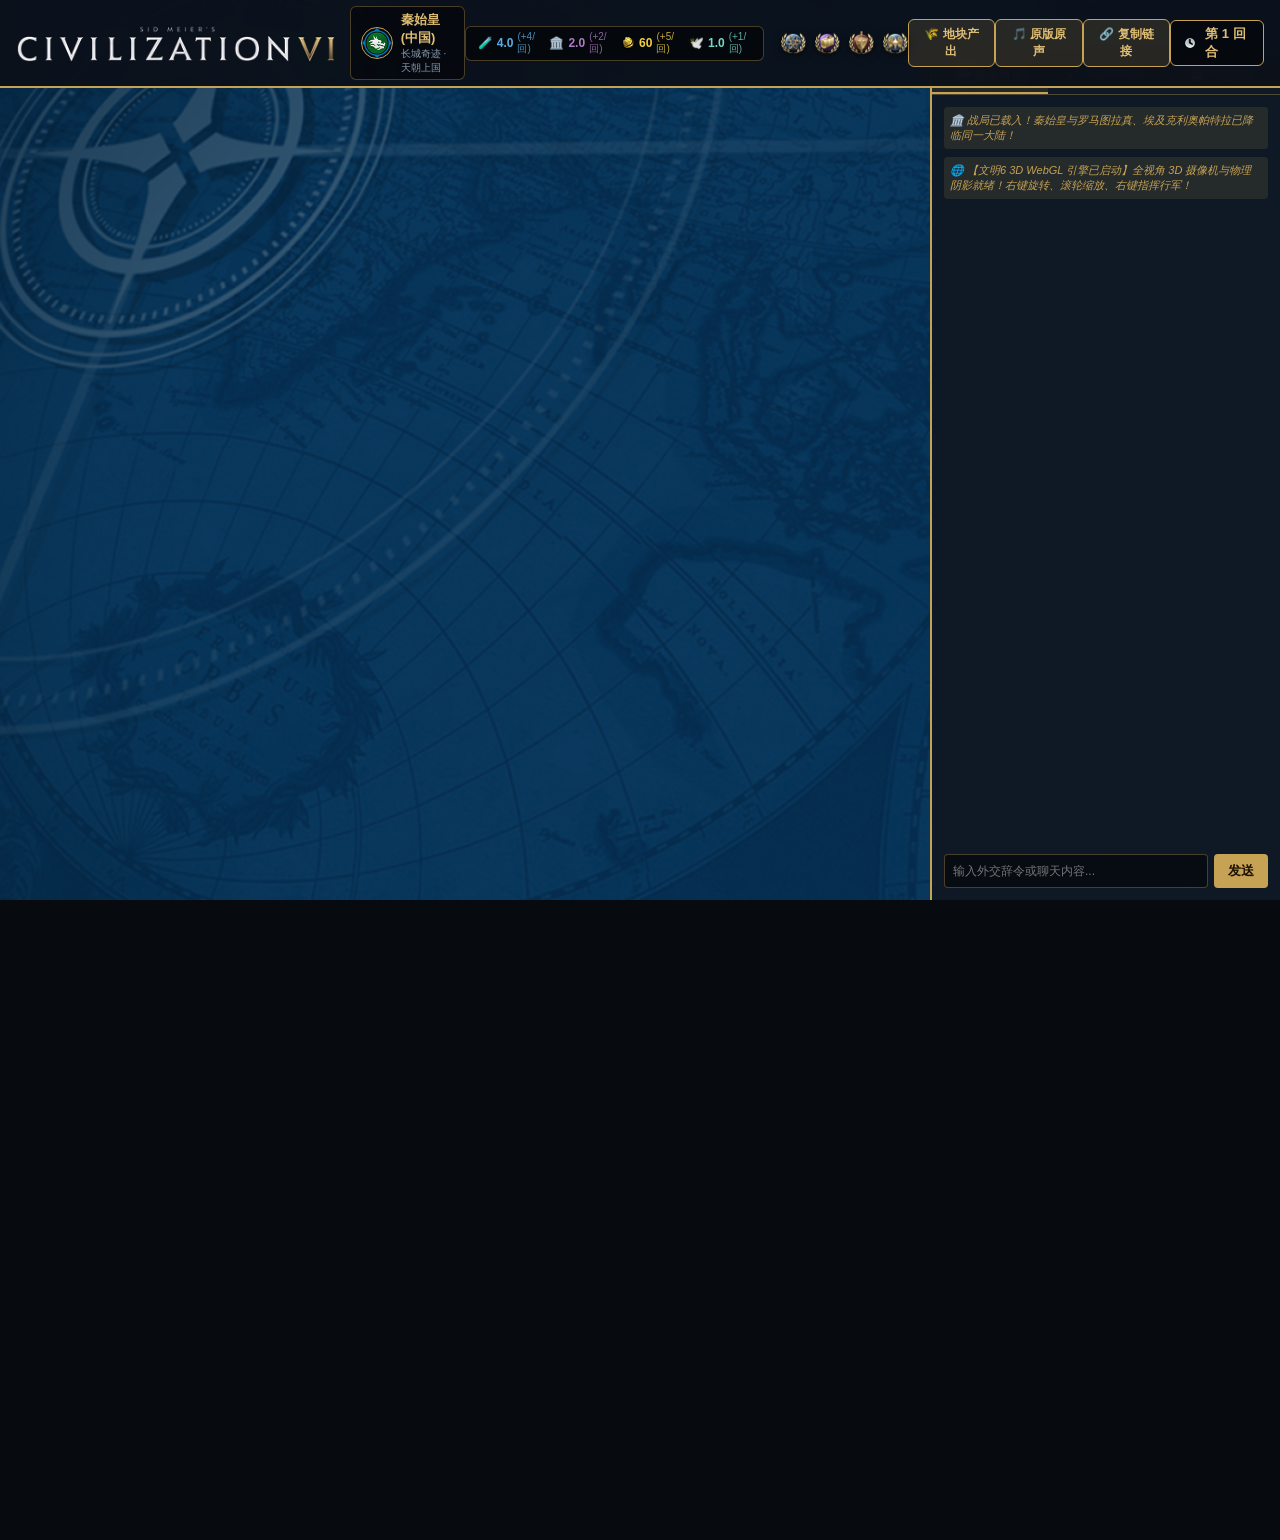
==== commit 80436954: "feat: full 3D WebGL engine with perspective camera, PBR lighting, 3D extruded hexes, procedural mini" ====
--- a/docs/index.html
+++ b/docs/index.html
@@ -279,6 +279,8 @@
     <source src="./assets/audio/civ6_theme.ogg" type="audio/ogg">
   </audio>
 
+  <script src="./three.min.js"></script>
+  <script src="./OrbitControls.js"></script>
   <script src="./civ6_boot_bundle.js"></script>
   <script src="./civ6_engine.js"></script>
   <script src="./civ6_network.js"></script>
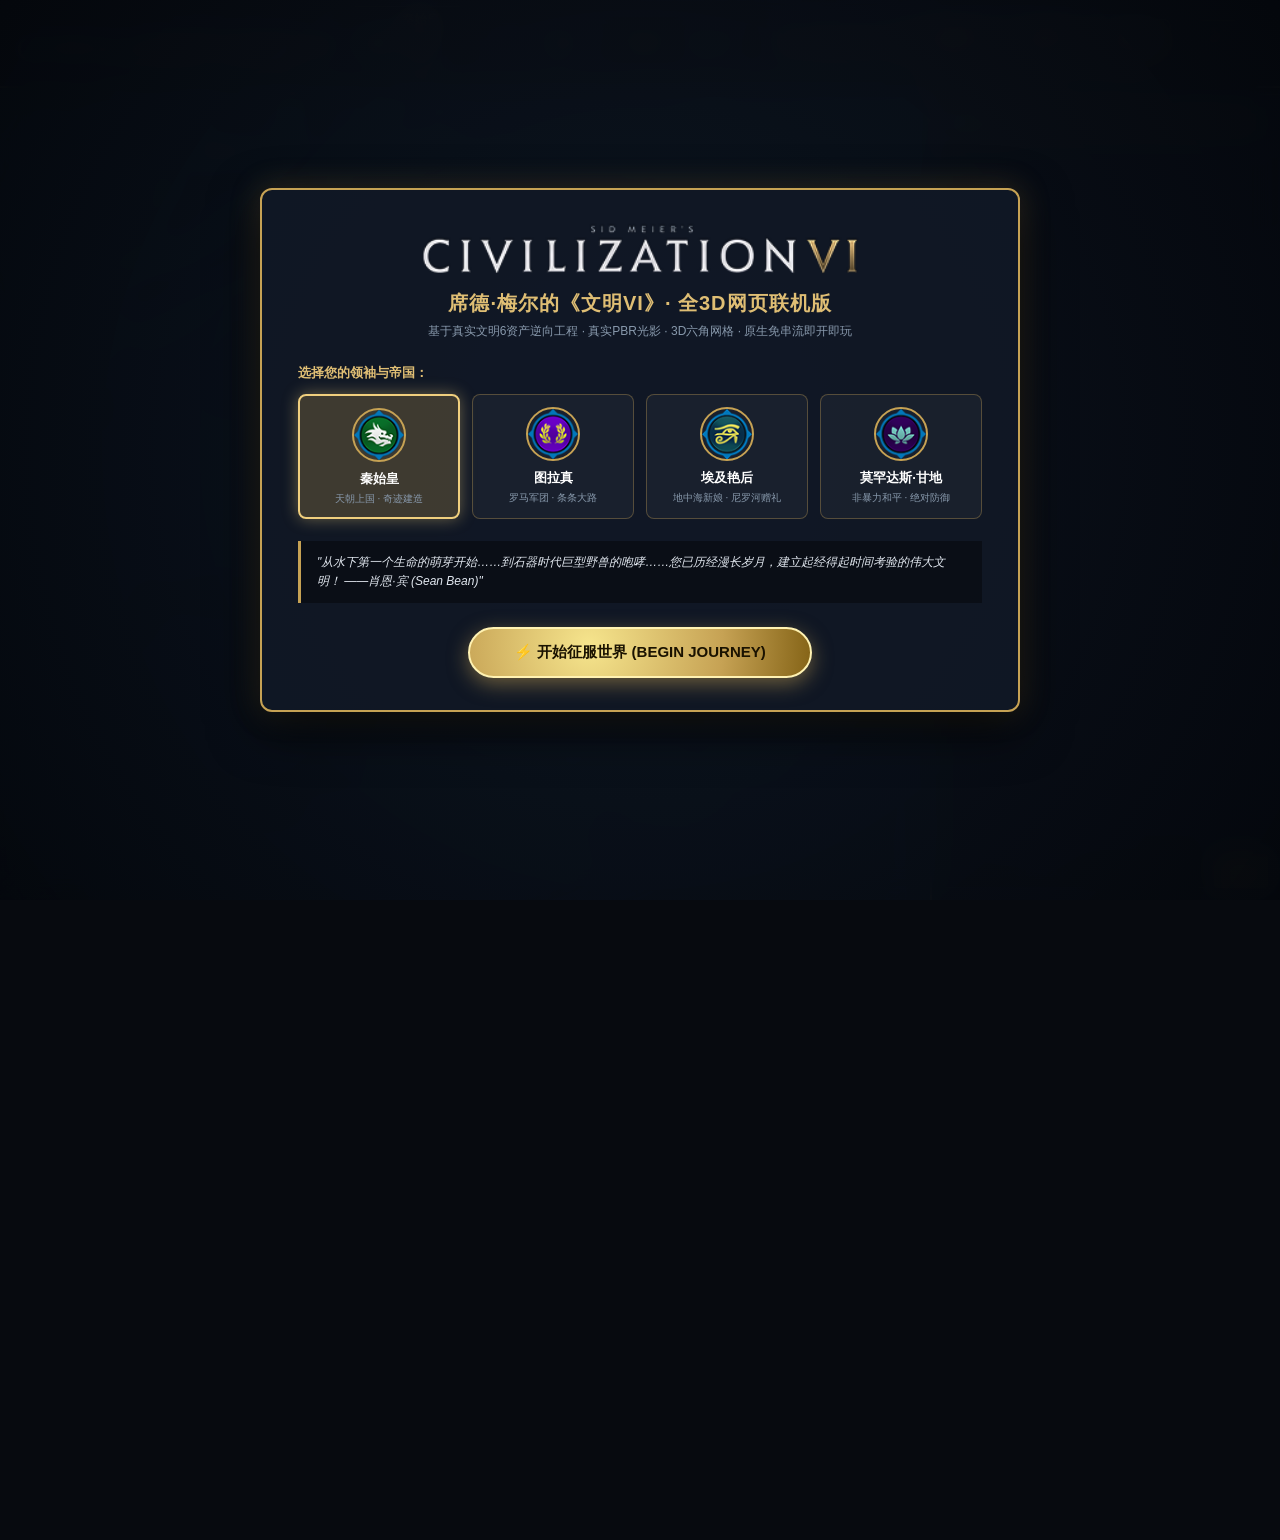
==== commit 2ba0ae21: "feat(3d-engine): integrate authentic Civ 6 glTF models, PBR terrain textures, unit and city banners," ====
--- a/docs/index.html
+++ b/docs/index.html
@@ -279,8 +279,52 @@
     <source src="./assets/audio/civ6_theme.ogg" type="audio/ogg">
   </audio>
 
+  <!-- Start Game / Leader Selection Splash Modal -->
+  <div class="splash-screen" id="splash-screen">
+    <div class="splash-card">
+      <img src="./assets/arx/Civ6Logo.png" alt="Civilization VI" class="splash-logo">
+      <h1 class="splash-heading">席德·梅尔的《文明VI》· 全3D网页联机版</h1>
+      <p class="splash-subtitle">基于真实文明6资产逆向工程 · 真实PBR光影 · 3D六角网格 · 原生免串流即开即玩</p>
+
+      <div class="leader-picker-title">选择您的领袖与帝国：</div>
+      <div class="leader-picker-grid" id="leader-picker">
+        <div class="picker-card active" data-leader="QIN">
+          <img src="./assets/arx/Civ_LEADER_QIN.png" alt="秦始皇">
+          <b>秦始皇</b>
+          <span>天朝上国 · 奇迹建造</span>
+        </div>
+        <div class="picker-card" data-leader="TRAJAN">
+          <img src="./assets/arx/Civ_LEADER_TRAJAN.png" alt="图拉真">
+          <b>图拉真</b>
+          <span>罗马军团 · 条条大路</span>
+        </div>
+        <div class="picker-card" data-leader="CLEOPATRA">
+          <img src="./assets/arx/Civ_LEADER_CLEOPATRA.png" alt="克利奥帕特拉">
+          <b>埃及艳后</b>
+          <span>地中海新娘 · 尼罗河赠礼</span>
+        </div>
+        <div class="picker-card" data-leader="GANDHI">
+          <img src="./assets/arx/Civ_LEADER_GANDHI.png" alt="甘地">
+          <b>莫罕达斯·甘地</b>
+          <span>非暴力和平 · 绝对防御</span>
+        </div>
+      </div>
+
+      <div class="splash-quote-box">
+        <p class="splash-quote" id="splash-quote-text">"从水下第一个生命的萌芽开始……到石器时代巨型野兽的咆哮……您已历经漫长岁月，建立起经得起时间考验的伟大文明！ ——肖恩·宾 (Sean Bean)"</p>
+      </div>
+
+      <div class="splash-actions">
+        <button class="splash-start-btn" id="btn-start-game">
+          <span>⚡ 开始征服世界 (BEGIN JOURNEY)</span>
+        </button>
+      </div>
+    </div>
+  </div>
+
   <script src="./three.min.js"></script>
   <script src="./OrbitControls.js"></script>
+  <script src="./GLTFLoader.js"></script>
   <script src="./civ6_boot_bundle.js"></script>
   <script src="./civ6_engine.js"></script>
   <script src="./civ6_network.js"></script>
--- a/docs/style.css
+++ b/docs/style.css
@@ -466,36 +466,56 @@
 }
 
 .end-turn-btn {
-  width: 140px;
-  height: 60px;
-  border-radius: 30px;
-  background: linear-gradient(135deg, #dfbe74, #a07828);
-  border: 2px solid #fff2b2;
-  box-shadow: 0 6px 20px rgba(198, 162, 84, 0.4);
+  width: 90px;
+  height: 90px;
+  border-radius: 50%;
+  background: radial-gradient(circle at 35% 35%, #f6e58d, #c6a254 60%, #634d19 100%);
+  border: 3px solid #ffeaa7;
+  outline: 3px solid rgba(198, 162, 84, 0.45);
+  box-shadow: 0 0 25px rgba(240, 207, 126, 0.55), inset 0 2px 4px rgba(255, 255, 255, 0.6);
   color: #1a1200;
   cursor: pointer;
   display: flex;
   flex-direction: column;
   align-items: center;
   justify-content: center;
-  transition: all 0.2s cubic-bezier(0.175, 0.885, 0.32, 1.275);
+  transition: all 0.25s cubic-bezier(0.175, 0.885, 0.32, 1.275);
+  position: relative;
+  overflow: hidden;
 }
 
 .end-turn-btn:hover {
-  transform: scale(1.05);
-  box-shadow: 0 8px 25px rgba(198, 162, 84, 0.6);
+  transform: scale(1.08) rotate(3deg);
+  box-shadow: 0 0 35px rgba(240, 207, 126, 0.85), inset 0 2px 6px rgba(255, 255, 255, 0.8);
+}
+
+.end-turn-btn.needs-action {
+  background: radial-gradient(circle at 35% 35%, #74b9ff, #0984e3 60%, #0c2461 100%);
+  border-color: #a0d8ef;
+  color: #ffffff;
+  animation: civPulse 2s infinite ease-in-out;
+}
+
+@keyframes civPulse {
+  0% { box-shadow: 0 0 15px rgba(9, 132, 227, 0.5); }
+  50% { box-shadow: 0 0 30px rgba(9, 132, 227, 0.9); }
+  100% { box-shadow: 0 0 15px rgba(9, 132, 227, 0.5); }
 }
 
 .end-turn-title {
-  font-size: 14px;
-  font-weight: 800;
+  font-size: 13px;
+  font-weight: 900;
+  text-align: center;
+  line-height: 1.1;
+  text-shadow: 0 1px 2px rgba(0, 0, 0, 0.2);
 }
 
 .end-turn-sub {
-  font-size: 9px;
+  font-size: 8px;
   font-weight: bold;
   letter-spacing: 1px;
-  opacity: 0.8;
+  opacity: 0.85;
+  margin-top: 2px;
 }
 
 /* Side Drawer */
@@ -823,3 +843,143 @@
   transform: translateY(-1px);
 }
 
+/* Authentic Civ 6 Start Splash Screen */
+.splash-screen {
+  position: absolute;
+  top: 0;
+  left: 0;
+  width: 100vw;
+  height: 100vh;
+  background: radial-gradient(circle at center, rgba(14, 21, 32, 0.95), rgba(4, 7, 12, 0.98));
+  backdrop-filter: blur(14px);
+  display: flex;
+  justify-content: center;
+  align-items: center;
+  z-index: 1000;
+  transition: opacity 0.5s ease;
+}
+
+.splash-card {
+  width: 760px;
+  max-width: 92vw;
+  background: rgba(16, 24, 38, 0.94);
+  border: 2px solid var(--border-gold);
+  border-radius: 12px;
+  padding: 32px 36px;
+  text-align: center;
+  box-shadow: 0 16px 50px rgba(0, 0, 0, 0.8), 0 0 30px rgba(198, 162, 84, 0.25);
+}
+
+.splash-logo {
+  height: 52px;
+  object-fit: contain;
+  margin-bottom: 12px;
+}
+
+.splash-heading {
+  font-size: 20px;
+  color: var(--text-gold);
+  letter-spacing: 1px;
+  margin-bottom: 6px;
+}
+
+.splash-subtitle {
+  font-size: 12px;
+  color: var(--text-muted);
+  margin-bottom: 24px;
+}
+
+.leader-picker-title {
+  font-size: 13px;
+  font-weight: bold;
+  color: var(--text-gold);
+  margin-bottom: 12px;
+  text-align: left;
+}
+
+.leader-picker-grid {
+  display: grid;
+  grid-template-columns: repeat(4, 1fr);
+  gap: 12px;
+  margin-bottom: 22px;
+}
+
+.picker-card {
+  background: rgba(255, 255, 255, 0.04);
+  border: 1px solid var(--border-dim);
+  border-radius: 8px;
+  padding: 12px 8px;
+  display: flex;
+  flex-direction: column;
+  align-items: center;
+  cursor: pointer;
+  transition: all 0.2s ease;
+}
+
+.picker-card:hover {
+  background: rgba(198, 162, 84, 0.15);
+  border-color: var(--border-gold);
+  transform: translateY(-2px);
+}
+
+.picker-card.active {
+  background: rgba(198, 162, 84, 0.25);
+  border: 2px solid var(--border-gold-bright);
+  box-shadow: 0 0 16px rgba(240, 207, 126, 0.4);
+}
+
+.picker-card img {
+  width: 54px;
+  height: 54px;
+  border-radius: 50%;
+  border: 2px solid var(--border-gold);
+  margin-bottom: 8px;
+  object-fit: cover;
+}
+
+.picker-card b {
+  font-size: 13px;
+  color: #fff;
+  margin-bottom: 4px;
+}
+
+.picker-card span {
+  font-size: 10px;
+  color: var(--text-muted);
+  line-height: 1.3;
+}
+
+.splash-quote-box {
+  background: rgba(0, 0, 0, 0.4);
+  border-left: 3px solid var(--border-gold);
+  padding: 12px 16px;
+  margin-bottom: 24px;
+  text-align: left;
+}
+
+.splash-quote {
+  font-size: 12px;
+  color: #e2e8f0;
+  font-style: italic;
+  line-height: 1.6;
+}
+
+.splash-start-btn {
+  padding: 14px 44px;
+  background: radial-gradient(circle at 35% 35%, #f6e58d, #c6a254 60%, #856417 100%);
+  border: 2px solid #fff2b2;
+  border-radius: 30px;
+  color: #1a1200;
+  font-size: 15px;
+  font-weight: 900;
+  cursor: pointer;
+  box-shadow: 0 6px 20px rgba(198, 162, 84, 0.5);
+  transition: all 0.25s ease;
+}
+
+.splash-start-btn:hover {
+  transform: scale(1.05);
+  box-shadow: 0 8px 30px rgba(198, 162, 84, 0.8);
+}
+
+
